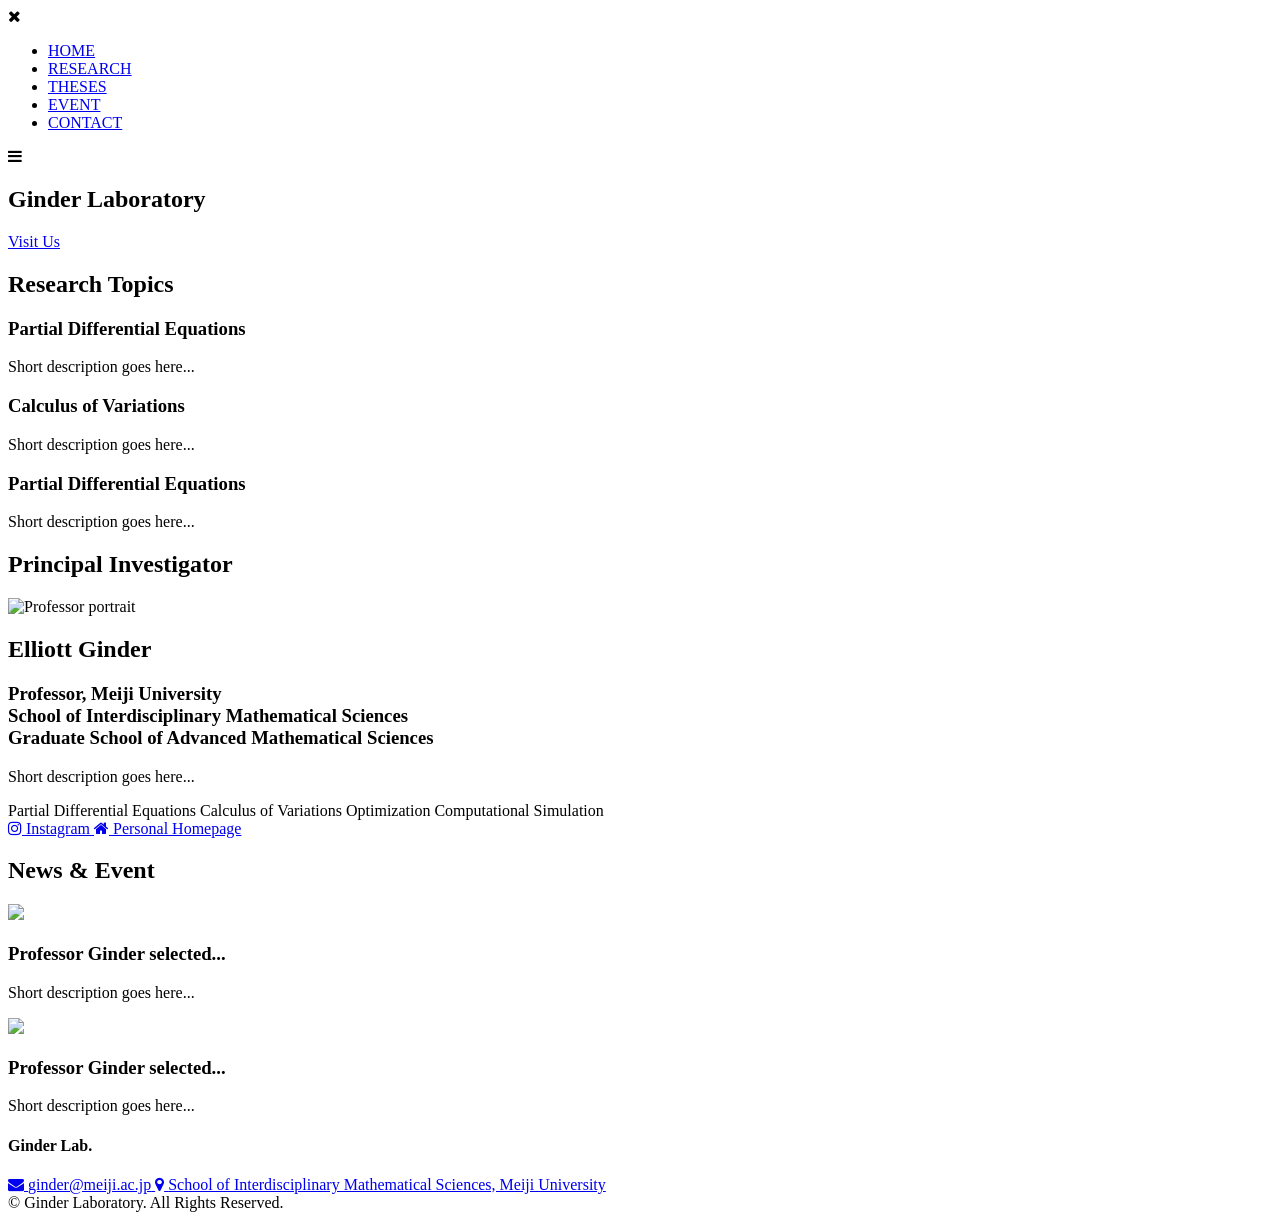
==== en/index.html @ 235ebbbc "创建日文版主页，并修改内容" ====
<!DOCTYPE html>
<html lang="en">
<head>
    <meta charset="UTF-8">
    <meta name="viewport" content="width=device-width, initial-scale=1.0">
    <title>Laboratory Website Design</title>
    <link rel="stylesheet" href="css/style.css">
    <link rel="preconnect" href="https://fonts.googleapis.com">
    <link rel="preconnect" href="https://fonts.gstatic.com" crossorigin>
    <link href="https://fonts.googleapis.com/css2?family=Poppins:wght@100;200;300;400;600;700&display=swap" rel="stylesheet">
    <link rel="stylesheet" href="https://cdnjs.cloudflare.com/ajax/libs/font-awesome/4.7.0/css/font-awesome.css">
</head>
<body>
    <section class="header">
        <nav>
            <!-- <a href="index.html">
                <img src="./images/meiji_logo.png" alt="">
            </a> -->
            <div class="nav-links" id="navLinks">
            <i class="fa fa-times" onclick="hideMenu()"></i>
                <ul>
                    <li><a href="index.html">HOME</a></li>
                    <li><a href="research.html">RESEARCH</a></li>
                    <li><a href="theses.html">THESES</a></li>
                    <li><a href="event.html">EVENT</a></li>
                    <li><a href="contact.html">CONTACT</a></li>
                </ul>
            </div>
            <i class="fa fa-bars" onclick="showMenu()"></i>
        </nav>
    
        <div class="text-box">
            <h1>Ginder Laboratory</h1>
            <!-- <p></p> -->
            <a href="#hp-course" class="hero-btn">Visit Us</a>
        </div>
        
    </section>

    <!---------------------- course -------------------->
    
    <section class="course" id="hp-course">
        <h1>Research Topics</h1>
        <!-- 暂时无介绍 -->
        <!-- <p>nothink</p> -->

        <div class="row">
            <div class="course-col">
                <h3>Partial Differential Equations</h3>
                <p>Short description goes here...
                </p>
            </div>

             <div class="course-col">
                <h3>Calculus of Variations</h3>
                <p>Short description goes here...
                </p>
            </div>

             <div class="course-col">
                <h3>Partial Differential Equations</h3>
                <p>Short description goes here...
                </p>
            </div>
        </div>
    </section>



    <!---------------------- Professor ---------------------->
    
    <section class="boss">

        <h1>Principal Investigator</h1>
        
        <div class="boss-card">
            <div class="boss-main">
                
                <div class="boss-left">
                <!-- 把图片路径换成你自己的，比如 ./images/prof.jpg -->
                <img src="./images/prof.jpg" alt="Professor portrait" />
                </div>

                <div class="boss-right" >
                    <h2>Elliott Ginder</h2>
                    <h3>Professor, Meiji University <br>
                        School of Interdisciplinary Mathematical Sciences 
                        <br>
                        Graduate School of Advanced Mathematical Sciences
                        </h3>

                    <p class="boss-bio">
                        Short description goes here...
                    </p> 
                </div>

            </div>
            

            <div class="boss-tags">
                    <span>Partial Differential Equations</span>
                    <span>Calculus of Variations</span>
                    <span>Optimization</span>
                    <span>Computational Simulation</span>
                </div>

            <div class="boss-actions">

                <a class="hero-btn purple-btn" 
                    href="https://www.instagram.com/ginder.lab?igsh=MWxpdnN3ZHVuMjMwMw==" 
                    target="_blank">
                    <i class="fa fa-instagram"></i>
                    Instagram
                </a>

                <a class="hero-btn purple-btn" 
                    href="http://amth.mind.meiji.ac.jp/" 
                    target="_blank">
                    <i class="fa fa-home"></i>
                    Personal Homepage
                </a>

            </div>
        </div>
    
    </section>

    
    <!---------------------- News & event ---------------------->
    
    <section class="facilities">
        <h1>News & Event</h1>
        <!-- <p>Nothing</p> -->

        <div class="row">
            <div class="facilities-col">
                <img src="./images/classroom.jpg">
                <h3>Professor Ginder selected...</h3>
                <p>Short description goes here...</p>
            </div>

            <div class="facilities-col">
                <img src="./images/space.jpg">
                <h3>Professor Ginder selected...</h3>
                <p>Short description goes here...</p>
            </div>

        </div>
    </section>

    
     <!---------------------- Footer ---------------------->

    <footer class="footer">
        <div class="footer-top">
            <div class="footer-left">
                <h4>Ginder Lab.</h4>
            </div>

            <div class="footer-right">
                <a href="mailto:ginder@meiji.ac.jp" class="info-item">
                    <i class="fa fa-envelope"></i>
                    <span>ginder@meiji.ac.jp</span>
                </a>

                <a class="info-item" href="https://www.google.com/maps/place/%E6%98%8E%E6%B2%BB%E5%A4%A7%E5%AD%A6%E4%B8%AD%E9%87%8E%E3%82%AD%E3%83%A3%E3%83%B3%E3%83%91%E3%82%B9/@35.7068287,139.6490532,15z/data=!4m14!1m7!3m6!1s0x6018f28568f3a5e5:0x567bdf699508c4ba!2z5piO5rK75aSn5a2m5Lit6YeO44Kt44Oj44Oz44OR44K5!8m2!3d35.7068291!4d139.6593529!16s%2Fg%2F1hhl844lh!3m5!1s0x6018f28568f3a5e5:0x567bdf699508c4ba!8m2!3d35.7068291!4d139.6593529!16s%2Fg%2F1hhl844lh?entry=ttu&g_ep=EgoyMDI2MDIyNS4wIKXMDSoASAFQAw%3D%3D" target="_blank">
                    <i class="fa fa-map-marker"></i>
                    <span>School of Interdisciplinary Mathematical Sciences, Meiji University</span>
                </a>
            </div>
        </div>

        <div class="footer-bottom">
            © <span id="year"></span> Ginder Laboratory. All Rights Reserved.
        </div>
    </footer>



    <!---------- JavaScript for Toggle Menu ------------>
    <script>

        var navLinks = document.getElementById("navLinks"); 

        function showMenu() {
            navLinks.style.right = "0";
        }

        function hideMenu() {
            navLinks.style.right = "-200px";
        }

    </script>
</body>
</html>
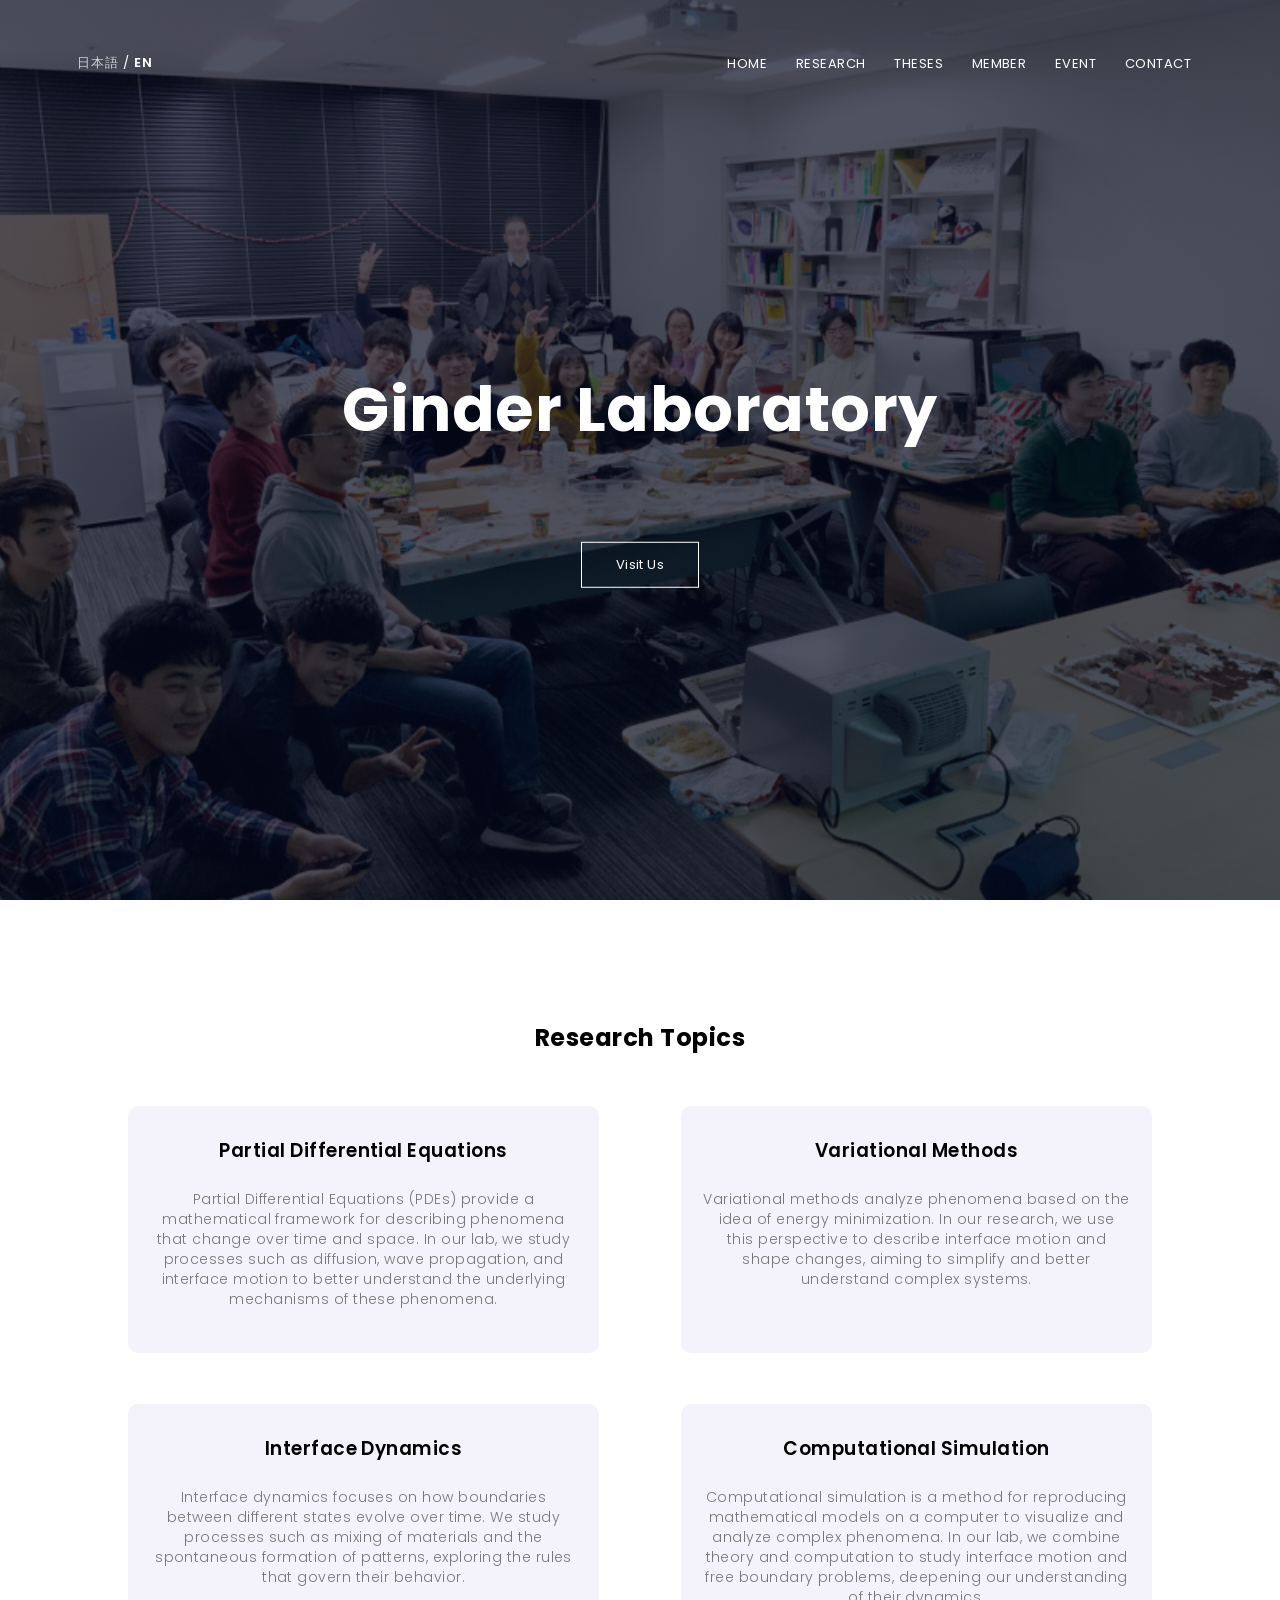
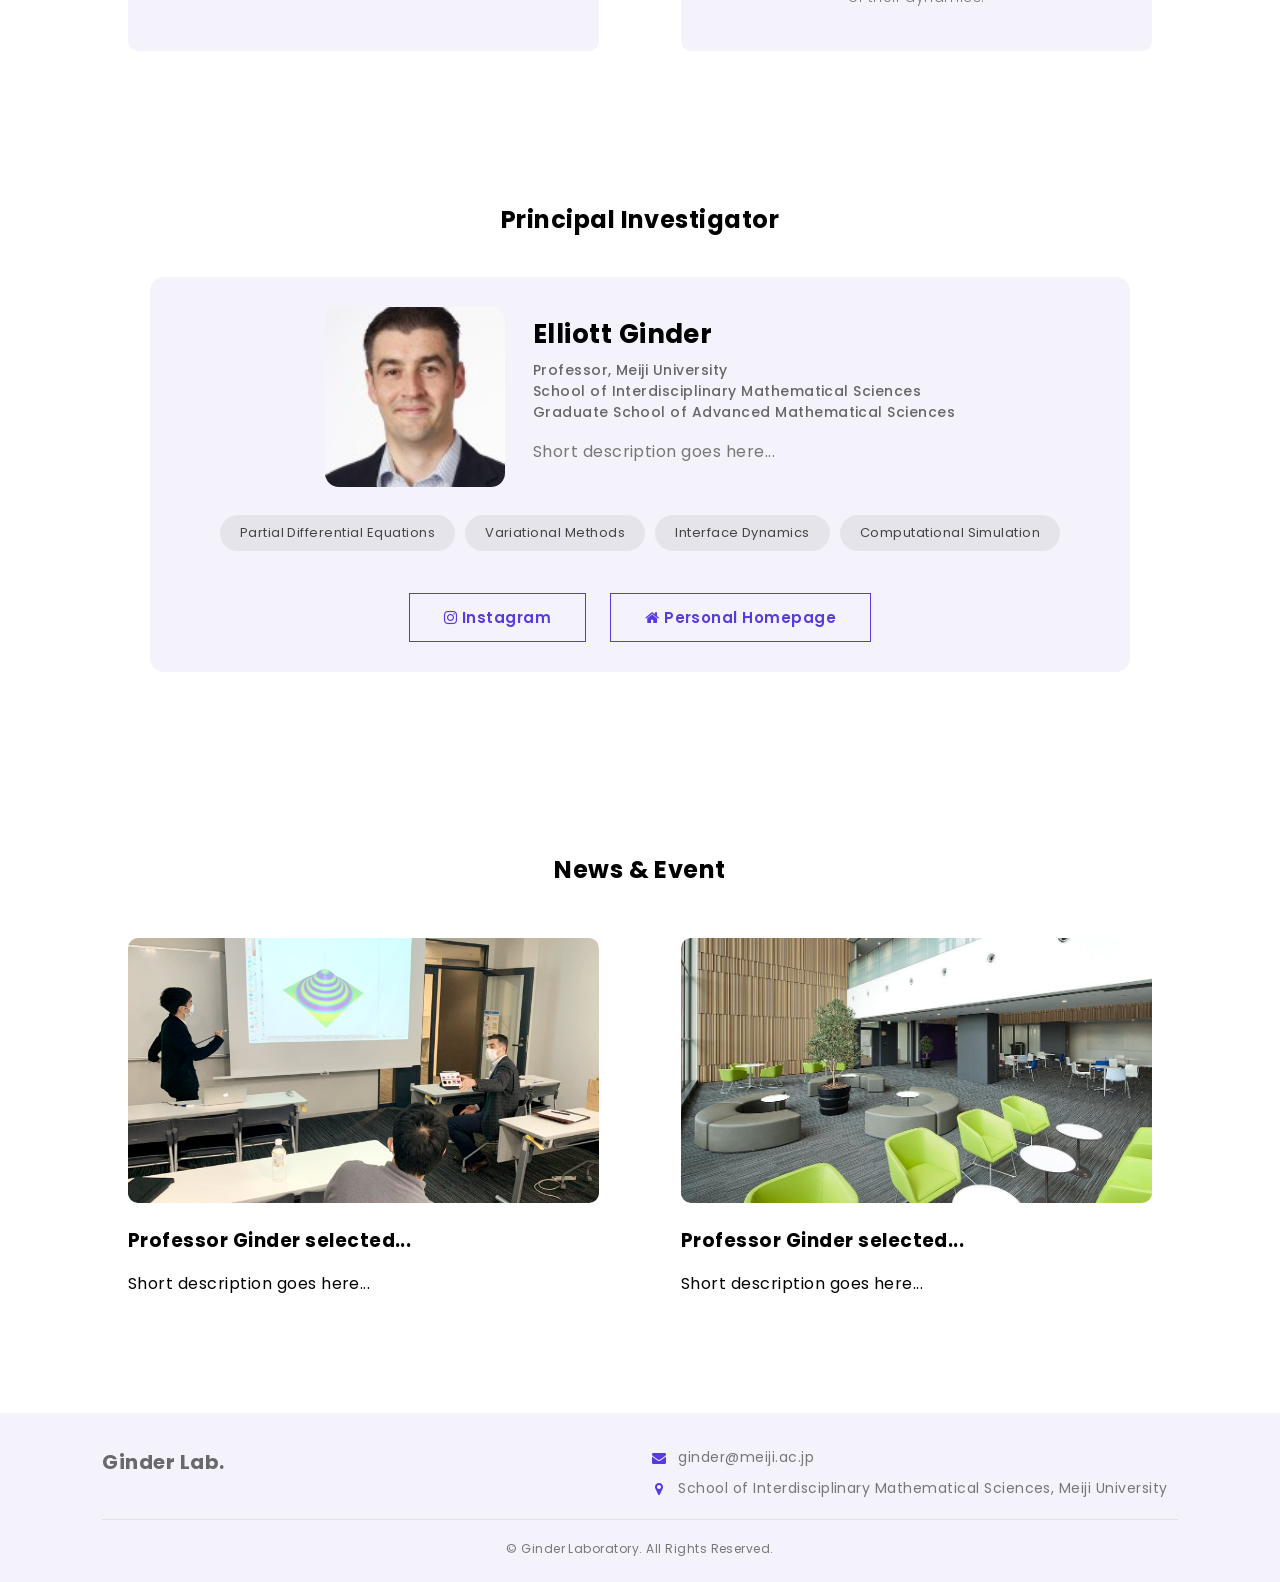
==== commit be459248: "增加日语版界面，并进一步完善内容" ====
--- a/en/index.html
+++ b/en/index.html
@@ -4,7 +4,7 @@
     <meta charset="UTF-8">
     <meta name="viewport" content="width=device-width, initial-scale=1.0">
     <title>Laboratory Website Design</title>
-    <link rel="stylesheet" href="css/style.css">
+    <link rel="stylesheet" href="../css/style.css">
     <link rel="preconnect" href="https://fonts.googleapis.com">
     <link rel="preconnect" href="https://fonts.gstatic.com" crossorigin>
     <link href="https://fonts.googleapis.com/css2?family=Poppins:wght@100;200;300;400;600;700&display=swap" rel="stylesheet">
@@ -13,15 +13,20 @@
 <body>
     <section class="header">
         <nav>
-            <!-- <a href="index.html">
-                <img src="./images/meiji_logo.png" alt="">
-            </a> -->
+            <div class="nav-left">
+                <div class="lang-switch">
+                    <a href="../index.html">日本語</a>
+                    <span> / </span>
+                    <a href="index.html" class="active">EN</a>
+                </div>
+            </div>
             <div class="nav-links" id="navLinks">
             <i class="fa fa-times" onclick="hideMenu()"></i>
                 <ul>
                     <li><a href="index.html">HOME</a></li>
                     <li><a href="research.html">RESEARCH</a></li>
                     <li><a href="theses.html">THESES</a></li>
+                    <li><a href="member.html">MEMBER</a></li>
                     <li><a href="event.html">EVENT</a></li>
                     <li><a href="contact.html">CONTACT</a></li>
                 </ul>
@@ -47,19 +52,25 @@
         <div class="row">
             <div class="course-col">
                 <h3>Partial Differential Equations</h3>
-                <p>Short description goes here...
+                <p>Partial Differential Equations (PDEs) provide a mathematical framework for describing phenomena that change over time and space. In our lab, we study processes such as diffusion, wave propagation, and interface motion to better understand the underlying mechanisms of these phenomena.
                 </p>
             </div>
 
              <div class="course-col">
-                <h3>Calculus of Variations</h3>
-                <p>Short description goes here...
+                <h3>Variational Methods</h3>
+                <p>Variational methods analyze phenomena based on the idea of energy minimization. In our research, we use this perspective to describe interface motion and shape changes, aiming to simplify and better understand complex systems.
                 </p>
             </div>
 
              <div class="course-col">
-                <h3>Partial Differential Equations</h3>
-                <p>Short description goes here...
+                <h3>Interface Dynamics</h3>
+                <p>Interface dynamics focuses on how boundaries between different states evolve over time. We study processes such as mixing of materials and the spontaneous formation of patterns, exploring the rules that govern their behavior.
+                </p>
+            </div>
+
+            <div class="course-col">
+                <h3>Computational Simulation</h3>
+                <p>Computational simulation is a method for reproducing mathematical models on a computer to visualize and analyze complex phenomena. In our lab, we combine theory and computation to study interface motion and free boundary problems, deepening our understanding of their dynamics.
                 </p>
             </div>
         </div>
@@ -78,7 +89,7 @@
                 
                 <div class="boss-left">
                 <!-- 把图片路径换成你自己的，比如 ./images/prof.jpg -->
-                <img src="./images/prof.jpg" alt="Professor portrait" />
+                <img src="../images/professor.jpg" alt="Professor portrait" />
                 </div>
 
                 <div class="boss-right" >
@@ -99,8 +110,8 @@
 
             <div class="boss-tags">
                     <span>Partial Differential Equations</span>
-                    <span>Calculus of Variations</span>
-                    <span>Optimization</span>
+                    <span>Variational Methods</span>
+                    <span>Interface Dynamics</span>
                     <span>Computational Simulation</span>
                 </div>
 
@@ -134,13 +145,13 @@
 
         <div class="row">
             <div class="facilities-col">
-                <img src="./images/classroom.jpg">
+                <img src="../images/classroom.jpg">
                 <h3>Professor Ginder selected...</h3>
                 <p>Short description goes here...</p>
             </div>
 
             <div class="facilities-col">
-                <img src="./images/space.jpg">
+                <img src="../images/space.jpg">
                 <h3>Professor Ginder selected...</h3>
                 <p>Short description goes here...</p>
             </div>
--- a/css/style.css
+++ b/css/style.css
@@ -0,0 +1,1004 @@
+
+/* 默认（英文） */
+body {
+  font-family:
+    "Poppins",
+    "Hiragino Mincho ProN",
+    "Yu Mincho",
+    sans-serif;
+    letter-spacing: 0.03em;
+    margin: 0;
+    padding: 0;
+}
+/* 26.4.13 更新 日文版文字间距拉开 */
+/* html[lang="ja"] .text-box h1 {
+  font-family: "IBM Plex Sans JP", serif;
+  letter-spacing: 0.1em;
+  text-shadow: 0 2px 8px rgba(0, 0, 0, 0.5);
+}*/
+
+html[lang="ja"] nav, 
+html[lang="ja"] .sub-header {
+  font-family: "Hiragino Mincho ProN", "Yu Mincho", serif;
+  letter-spacing: 0.15em;
+}
+
+/* 
+html[lang="ja"] body {
+  font-family: "Hiragino Kaku Gothic Pro", "Yu Gothic", sans-serif;
+  letter-spacing: 0.05em;
+} */
+
+
+
+*, *::before, *::after {
+  box-sizing: border-box;
+}
+
+
+/* 26.2.28更新 跳转的时候添加滚动效果 */
+html {
+    scroll-behavior: smooth;
+    transition: 1s;
+}
+
+.header {
+    min-height: 100vh;
+    width: 100%;
+    background-image: linear-gradient(rgba(4, 9, 30, 0.7), rgba(4, 9, 30, 0.7)), url(../images/background.jpg);
+    background-position: center;
+    background-size: cover;
+    position: relative;
+}
+.logo {
+    width: 7vw;
+}
+nav{
+    display: flex;
+    padding: 2% 6%;
+    justify-content: space-between;
+    align-items: center;
+}
+
+nav img {
+    width: 75px;
+}
+
+.nav-links {
+    flex: 1;
+    text-align: right;
+}
+
+.nav-links ul li{
+    list-style: none;
+    display: inline-block;
+    padding: 8px 12px;
+    position: relative;
+}
+
+.nav-links ul li a {
+    color: #fff;
+    text-decoration: none;
+    font-size: 13px;
+}
+
+.nav-links ul li::after {
+    content: '';
+    width: 0%;
+    height: 2px;
+    background: #553CE2;
+    display: block;
+    margin: auto;
+    transition: 0.5s;
+}
+
+.nav-links ul li:hover::after {
+    width: 100%;
+}
+
+.text-box{
+    width: 90%;
+    color: #fff;
+    position: absolute;
+    top: 50%;
+    left: 50%;
+    transform: translate(-50%, -50%);
+    text-align: center;
+}
+
+.text-box h1 {
+    font-size: 62px;
+}
+
+.text-box p {
+    margin: 10px 0 40px;
+    font-size: 14px;
+}
+
+.hero-btn {
+    display: inline-block;
+    text-decoration: none;
+    color: #fff; 
+    border: 1px solid #fff;
+    margin-top: 3%;
+    padding: 12px 34px;
+    font-size: 13px;
+    background: transparent;
+    position: relative;
+    cursor: pointer;
+}
+
+.hero-btn:hover {
+    border: 1px solid #553CE2;
+    background: #553CE2;
+    transition: 1s;
+}
+
+nav .fa {
+    display: none;
+}
+
+@media(max-width: 700px) {
+    /* 新增overflow-x, 防止off-canvas撑宽页面 */
+    /* 需要 header 里 position: relative */
+    html, body {
+        overflow-x: hidden;
+    }
+
+    h1 {
+        font-size: 30px;
+    }
+    .text-box h1 {
+        font-size: 30px;
+    }
+
+    .nav-links ul li {
+        display: block;
+    }
+    
+    .nav-links {
+        position: fixed;
+        background: #553CE2;
+        height: 100vh;
+        width: 200px;
+        top: 0;
+        right: -200px;
+        text-align: left;
+        z-index: 2;
+        transition: 0.75s;
+    }
+
+    nav .fa {
+        display: block;
+        color: #fff;
+        margin: 10px;
+        font-size: 22px;
+        cursor: pointer;
+    }
+
+    .nav-links ul {
+        padding: 30px;
+    }
+}
+
+
+
+/* ---------------- switch language ---------------- */
+
+
+.lang-switch {
+  font-size: 13px;
+  color: #fff;
+  letter-spacing: 0.08em;
+}
+
+.lang-switch a {
+  color: rgba(255,255,255,0.75);
+  text-decoration: none;
+  transition: 0.2s;
+}
+
+.lang-switch a.active {
+  color: #fff;
+  font-weight: 600;
+}
+
+.lang-switch a:hover {
+  color: #fff;
+}
+
+
+
+/* ---------------- research topics ---------------- */
+
+.course {
+    width: 80%;
+    margin: auto;
+    text-align: center;
+    padding-top: 100px;
+}
+
+.course-col p{
+    color: #777;
+    font-size: 14px;
+    font-weight: 300;
+    line-height: 20px;
+    padding: 10px;
+}
+
+.row {
+    margin-top: 5%;
+    display: flex;
+    justify-content: space-between;
+    flex-wrap: wrap;
+}
+
+.course-col {
+    flex-basis: 46%;
+    background: #f4f2fa;
+    border-radius: 10px;
+    margin-bottom: 5%;
+    padding: 20px 12px;
+    transition: 0.5s;
+}
+
+.course-col h3 {
+    text-align: center;
+    font-weight: 600;
+    margin: 10px 0;
+}
+
+.course-col:hover {
+    box-shadow: 0 0 20px 0px rgba(0, 0, 0, 0.2);
+}
+
+@media (max-width: 700px){
+    .row {
+        flex-direction: column;
+    }
+}
+
+
+/* ---------------- professor ---------------- */
+
+.boss {
+  width: 80%;
+  margin: auto;
+  text-align: center;
+  padding-top: 80px;
+  padding-bottom: 60px;
+}
+
+/* 标题在 index html 中被删除 */
+.boss h1 {
+  margin-bottom: 40px;
+}
+
+.boss p {
+  color: #777;
+  font-size: 16px;
+  line-height: 1.6;
+}
+
+/* 卡片主体：跟你 Courses 那种圆角淡色块一致 */
+.boss-card {
+  width: 100%;
+  max-width: 980px;
+  margin: 0 auto;
+  background: #f4f2fa; /* 你截图里那种淡紫感 */
+  border-radius: 14px;
+  padding: 30px;
+
+  display: flex;
+  /* 新增：纵向结构排列 */
+  flex-direction: column;   /* 关键 */
+  gap: 28px;
+  align-items: center;
+  text-align: left;
+}
+
+/* 新增 boss-main 负责内部图片和介绍的左右排列 */
+.boss-main {
+  display: flex;
+  gap: 28px;
+  align-items: center;
+}
+
+/* 左边头像 */
+.boss-left img {
+  width: 180px;
+  height: 180px;
+  border-radius: 14px;
+  object-fit: cover;
+  display: block;
+}
+
+/* 右边文字 */
+
+/* 允许占满剩余空间（不是很懂虽然说... */
+.boss-right {
+  flex: 1;
+}
+
+.boss-right h2 {
+  font-size: 26px;
+  margin: 0 0 6px;
+}
+
+.name .kana {
+  font-size: 0.8em; 
+  font-weight: 600;       /* 👈 关键：相对缩小 */
+  color: #666;  /* 稍微变浅 */
+  margin: 0 0 6px 8px;
+  letter-spacing: 0.05em;
+}
+
+.boss-right h3 {
+  font-size: 14px;
+  font-weight: 500;
+  /* 新加 text-align 靠左显示 */
+  /* text-align: left; */
+  color: #666;
+  margin: 0 0 16px;
+}
+
+.boss-bio {
+  color: #555;
+  line-height: 1.8;
+  /* margin: 0 0 18px; */
+}
+
+/* 研究方向标签 */
+.boss-tags {
+  display: flex;
+  flex-wrap: wrap;
+  gap: 10px;
+  /* margin-bottom: 10px; */
+}
+
+.boss-tags span {
+  font-family:
+    "Poppins",
+    "Hiragino Kaku Gothic ProN",
+    "Yu Gothic",
+    sans-serif;
+
+  background: rgba(0, 0, 0, 0.06);
+  padding: 8px 20px;
+  border-radius: 999px;
+  font-size: 13px;
+  color: #444;
+}
+
+
+/* 新版：外链样式 */
+.boss-actions {
+  display: flex;
+  gap: 24px;
+  flex-wrap: wrap;
+}
+
+.boss-actions a {
+    font-size: 15px;
+    font-weight: 600;
+}
+
+ 
+/* 响应式：手机上改成上下布局 */
+@media (max-width: 700px) {
+    .boss-right {
+        text-align: center;
+    }
+  
+    .boss-main {
+        flex-direction: column;
+        text-align: center;
+    }
+
+    .boss-actions {
+        justify-content: center;
+        /* 删去了flex-wrap: wrap (根据文字长度决定按钮大小） */
+        gap: 16px;
+    }
+
+    .boss-actions a {
+        /* 固定按钮宽度 */
+        width: 80%;
+        text-align: center;
+    }
+
+    .boss-left img {
+        width: 160px;
+        height: 160px;
+    }
+}
+
+
+/* ----------------- News & Event -------------------- */
+
+.facilities {
+    width: 80%;
+    margin: auto;
+    text-align: center;
+    padding-top: 100px;
+}
+
+.facilities-col {
+    flex-basis: 46%;
+    border-radius: 10px;
+    margin-bottom: 5%;
+    text-align: left;
+}
+
+.facilities-col img {
+    width: 100%;
+    aspect-ratio: 16 / 9;      /* 固定高度 */
+    object-fit: cover;    /* 关键！裁切而不拉伸 */
+    border-radius: 10px;
+}
+
+.facilities-col p {
+    padding: 0;
+}
+
+.facilities-col h3 {
+    margin-top: 16px;
+    margin-bottom: 15px;
+    text-align: left;
+}
+
+/* 未修改 */
+@media (max-width: 700px) {
+    
+}
+
+
+/* ----------------- footer -------------------- */
+
+.footer {
+    margin-top: 50px;
+    background: #f4f2fa;
+    color: #111;
+    padding: 24px 8%;
+}
+
+.footer-top {
+    margin-top: 0;
+    display: flex;
+    justify-content: space-between;
+    align-items: flex-start;
+    flex-wrap: wrap;
+}
+
+.footer-left h4 {
+    color: #696969;
+    font-size: 20px;
+    margin-top: 10px;
+}
+
+.footer-right {
+    display: flex;
+    flex-direction: column;
+    gap: 10px;
+    margin: 10px 10px;
+}
+
+.info-item {
+    display: flex;
+    align-items: center;
+    gap: 10px;
+    font-size: 14px;
+    color: #777;
+    text-decoration: none;
+}
+
+.info-item i {
+    color: #553CE2;
+
+    /* 以下3行为补充，因为icon大小不一样 */
+    width: 18px;          /* 固定图标占位宽度：16~20px都行 */
+    text-align: center;   /* 图标在占位区居中 */
+    flex: 0 0 18px;       /* 不要被压缩 */
+}
+
+.footer-bottom {
+    margin-top: 10px;
+    padding-top: 20px;
+    border-top: 1px solid rgba(0,0,0,0.08);
+    text-align: center;
+    font-size: 12px;
+    color: #777;
+}
+
+/* =========================== 通用 =========================== */
+
+.sub-header {
+    height: 38vh;
+    width: 100%;
+    background-image: linear-gradient(rgba(4, 9, 30, 0.7),rgba(4, 9, 30, 0.7)), url(../images/background.jpg);
+    background-position: center;
+    background-size: cover;
+    text-align: center;
+    /* 新增 position */
+    position: relative;
+    color: #fff;
+}
+
+.sub-header h1 {
+    font-size: 30px;
+    position: absolute;
+    top: 50%;
+    left: 50%;
+    transform: translate(-50%, -50%);
+    margin-top: 3%;
+}
+
+.purple-btn {
+    border: 1px solid #553CE2;
+    background: transparent;
+    color: #553CE2;
+}
+
+.purple-btn:hover {
+    color: #fff;
+}
+
+
+@media(max-width: 700px) {
+    .sub-header h1 {
+        font-size: 26px;
+    }
+}
+
+
+
+/* ========================= Theses Page ========================= */
+
+/* --- Theses Page --- */
+
+.theses {
+  width: 85%;
+  margin: auto;
+  padding: 80px 0;
+}
+
+.theses-section {
+  margin-bottom: 80px;
+}
+
+.theses-section h2 {
+  font-size: 32px;
+  margin-bottom: 40px;
+  text-align: center;
+  font-weight: 700;
+}
+
+.theses-section h2 {
+  font-size: 26px;
+  margin-bottom: 40px;
+  text-align: center;
+  font-weight: 500;
+}
+
+/* 卡片容器 */
+.card-container {
+  display: flex;
+  gap: 30px;
+  flex-wrap: wrap;
+  flex-direction: column;
+  justify-content: center;
+  align-items: center;
+}
+
+/* 卡片样式 */
+.thesis-card {
+  width: 100%;
+  background: #f4f3ff;
+  padding: 28px;
+  border-radius: 16px;
+  max-width: 800px;
+  transition: 0.3s ease;
+  box-shadow: 0 4px 12px rgba(0, 0, 0, 0.05);
+}
+
+.thesis-card:hover {
+  transform: translateY(-6px);
+  box-shadow: 0 10px 24px rgba(0, 0, 0, 0.12);
+}
+
+.thesis-card h3 {
+  font-size: 18px;
+  margin-bottom: 10px;
+}
+
+.meta {
+  font-size: 14px;
+  color: #777;
+  margin-bottom: 12px;
+}
+
+.desc {
+  font-size: 14px;
+  color: #555;
+  margin-bottom: 18px;
+  line-height: 1.6;
+}
+
+/* 按钮 */
+.link-btn {
+  display: inline-block;
+  padding: 8px 14px;
+  background: #111;
+  color: #fff;
+  text-decoration: none;
+  border-radius: 8px;
+  font-size: 13px;
+}
+
+.link-btn:hover {
+  background: #333;
+}
+
+/* 简洁条目（本科/硕士/博士用） */
+/* Theses list container */
+.thesis-list {
+  max-width: 800px;
+  margin: 0 auto;
+  border-radius: 10px;
+  overflow: hidden;
+}
+
+/* 每一行 */
+.thesis-row {
+  display: flex;
+  justify-content: space-between;
+  align-items: center;
+  padding: 14px 20px;
+  font-size: 15px;
+  transition: background 0.2s ease;
+}
+
+/* 条纹效果 */
+.thesis-row:nth-child(odd) {
+  background-color: #fafafa;
+}
+
+.thesis-row:nth-child(even) {
+  background-color: #f2f2f2;
+}
+
+/* hover 效果（暂且不用，不误导用户有链接） */
+/* .thesis-row:hover {
+  background-color: #eaeaea;
+} */
+
+/* 左侧标题 */
+.thesis-title {
+  font-weight: 500;
+  color: #333;
+}
+
+/* 右侧年份 */
+.thesis-year {
+  color: #777;
+  font-size: 14px;
+}
+
+/* 响应式 */
+@media (max-width: 700px) {
+  .card-container {
+    flex-direction: column;
+    align-items: center;
+  }
+}
+
+
+/* ========================= Event Page ========================= */
+
+.news {
+    width: 85%;
+    max-width: 900px;
+    margin: 100px auto;
+}
+
+.news h1 {
+    text-align: center;
+    margin-bottom: 50px;
+}
+
+.news-item {
+    display: flex;
+    gap: 40px;
+    padding: 35px 0;
+    /* border-top: 1px solid #ddd; */
+    border-bottom: 1px solid #ddd;
+}
+
+.news-img img {
+    width: 140px;
+    height: 140px;
+    object-fit: cover;
+    transition: 0.3s;
+    margin: 0px 0px 0px 30px;
+}
+
+.news-img img:hover {
+    transform: scale(1.05);
+}
+
+.news-date {
+    color: #888;
+    font-size: 14px;
+}
+
+.news-content {
+    display: flex;
+    flex-direction: column;
+    gap: 12px;
+}
+
+.news-content h2 {
+    /* margin: 10px 0 15px; */
+    font-size: 22px;
+}
+
+.news-content h2:hover {
+    color: #8c7b5f;
+}
+
+.news-content p{
+    color: #777;
+    font-size: 14px;
+    font-weight: 300;
+    line-height: 20px;
+    padding-top: 10px;
+}
+
+
+@media (max-width: 700px) {
+    .news {
+        width: 90%;
+        margin: 50px auto;
+    }
+
+    .news h1 {
+        margin-bottom: 30px;
+        font-size: 28px;
+    }
+
+    .news-item {
+        gap: 14px;
+        padding: 22px 0;
+        align-items: flex-start;
+    }
+
+    .news-img img {
+        width: 108px;
+        height: 81px;
+        margin: 0;
+        flex-shrink: 0;
+    }
+
+    .news-date {
+        font-size: 13px;
+        display: block;
+        margin-bottom: 8px;
+        /* 上下を切り替える */
+        order: 2;
+    }
+
+    .news-content h2 {
+        font-size: 18px;
+        font-weight: 600;
+        line-height: 1.4;
+        margin: 0;
+        /* 上下を切り替える */
+        order: 1;
+    }
+
+    /* 让某一块不显示的方法 */
+    .news-content p {
+        display: none;
+    }
+
+}
+
+    
+
+
+/* ======================= Contact Us Page ======================= */
+
+.location {
+    width: 80%;
+    margin: 80px auto;
+    
+    display: flex;
+    gap: 60px;
+    align-items: flex-start;
+}
+
+.map {
+    flex: 1;
+}
+
+.map iframe {
+    width: 100%;
+    height: 300px;
+    border-radius: 12px;
+}
+
+.contact-us{
+    flex: 1;
+}
+
+.contact-col div {
+    display: flex;
+    align-items: flex-start;
+    margin-bottom: 40px;
+}
+
+.contact-col div .fa {
+    font-size: 22px;
+    color: #553CE2;
+    margin-right: 20px;
+    margin-top: 5px;
+}
+
+.contact-col h5 {
+    font-size: 18px;
+    margin: 0;
+    font-weight: 500;
+}
+
+.contact-col p {
+    margin: 4px 0 0;
+    font-size: 14px;
+    color: #666;
+}
+
+@media (max-width: 700px) {
+    .location {
+        flex-direction: column;
+    }
+
+    .map iframe {
+        height: 300px;
+    }
+}
+
+
+
+
+/* ======================= Member Page ======================= */
+
+.members-page {
+      max-width: 1100px;
+      width: 80%;
+      margin: 0 auto;
+      padding: 100px 24px 80px;
+    }
+ 
+.page-header {
+      text-align: center;
+      margin-bottom: 70px;
+    }
+
+    .page-header h1 {
+      font-size: 2.5rem;
+      font-weight: 600;
+      margin-bottom: 12px;
+      letter-spacing: 0.03em;
+    }
+
+    .page-header p {
+      font-size: 1rem;
+      color: #666;
+      max-width: 680px;
+      margin: 0 auto;
+    }
+
+
+ .member-section {
+      margin-bottom: 60px;
+    }
+
+    .member-section h2 {
+      font-size: 1.4rem;
+      font-weight: 600;
+      margin-bottom: 22px;
+      padding-bottom: 8px;
+      border-bottom: 1px solid #f4f3ff;
+      color: #1f2a44;
+    }
+
+    .member-grid {
+      display: grid;
+      grid-template-columns: repeat(3, 1fr);
+      gap: 20px;
+    }
+
+    .member-card {
+      background: #fff;
+      border: 1px solid #f4f3ff;
+      border-radius: 14px;
+      padding: 16px 18px;
+      height: 118px;
+      display: flex;
+      align-items: center;
+      gap: 16px;
+      transition: transform 0.2s ease, box-shadow 0.2s ease;
+    }
+
+    .member-card:hover {
+      transform: translateY(-3px);
+      box-shadow: 0 10px 24px rgba(0, 0, 0, 0.06);
+    }
+
+    .member-icon {
+      width: 52px;
+      height: 52px;
+      border-radius: 50%;
+      background: #f4f3ff;
+      color: #3b4a6b;
+      display: flex;
+      align-items: center;
+      justify-content: center;
+      font-size: 1rem;
+      font-weight: 600;
+      flex-shrink: 0;
+    }
+
+    .member-info h3 {
+      font-size: 1.05rem;
+      font-weight: 600;
+      margin-bottom: 2px;
+      color: #222;
+    }
+
+    .member-info .reading {
+      font-size: 0.75rem;
+      color: #888;
+      margin-top: 2px;
+      line-height: 1.2;
+      letter-spacing: 0.05em;
+    }
+
+    .member-info p {
+      font-size: 0.95rem;
+      line-height: 1.2;
+      color: #666;
+    }
+
+    @media (max-width: 700px) {
+      .member-grid {
+        grid-template-columns: repeat(2, 1fr);
+      }
+    }
+
+    @media (max-width: 600px) {
+      .members-page {
+        padding: 80px 16px 60px;
+      }
+
+      .page-header {
+        margin-bottom: 50px;
+      }
+
+      .page-header h1 {
+        font-size: 2rem;
+      }
+
+      .member-grid {
+        grid-template-columns: 1fr;
+      }
+
+      .member-card {
+        padding: 18px 16px;
+      }
+
+      .member-icon {
+        width: 46px;
+        height: 46px;
+        font-size: 0.95rem;
+      }
+    }
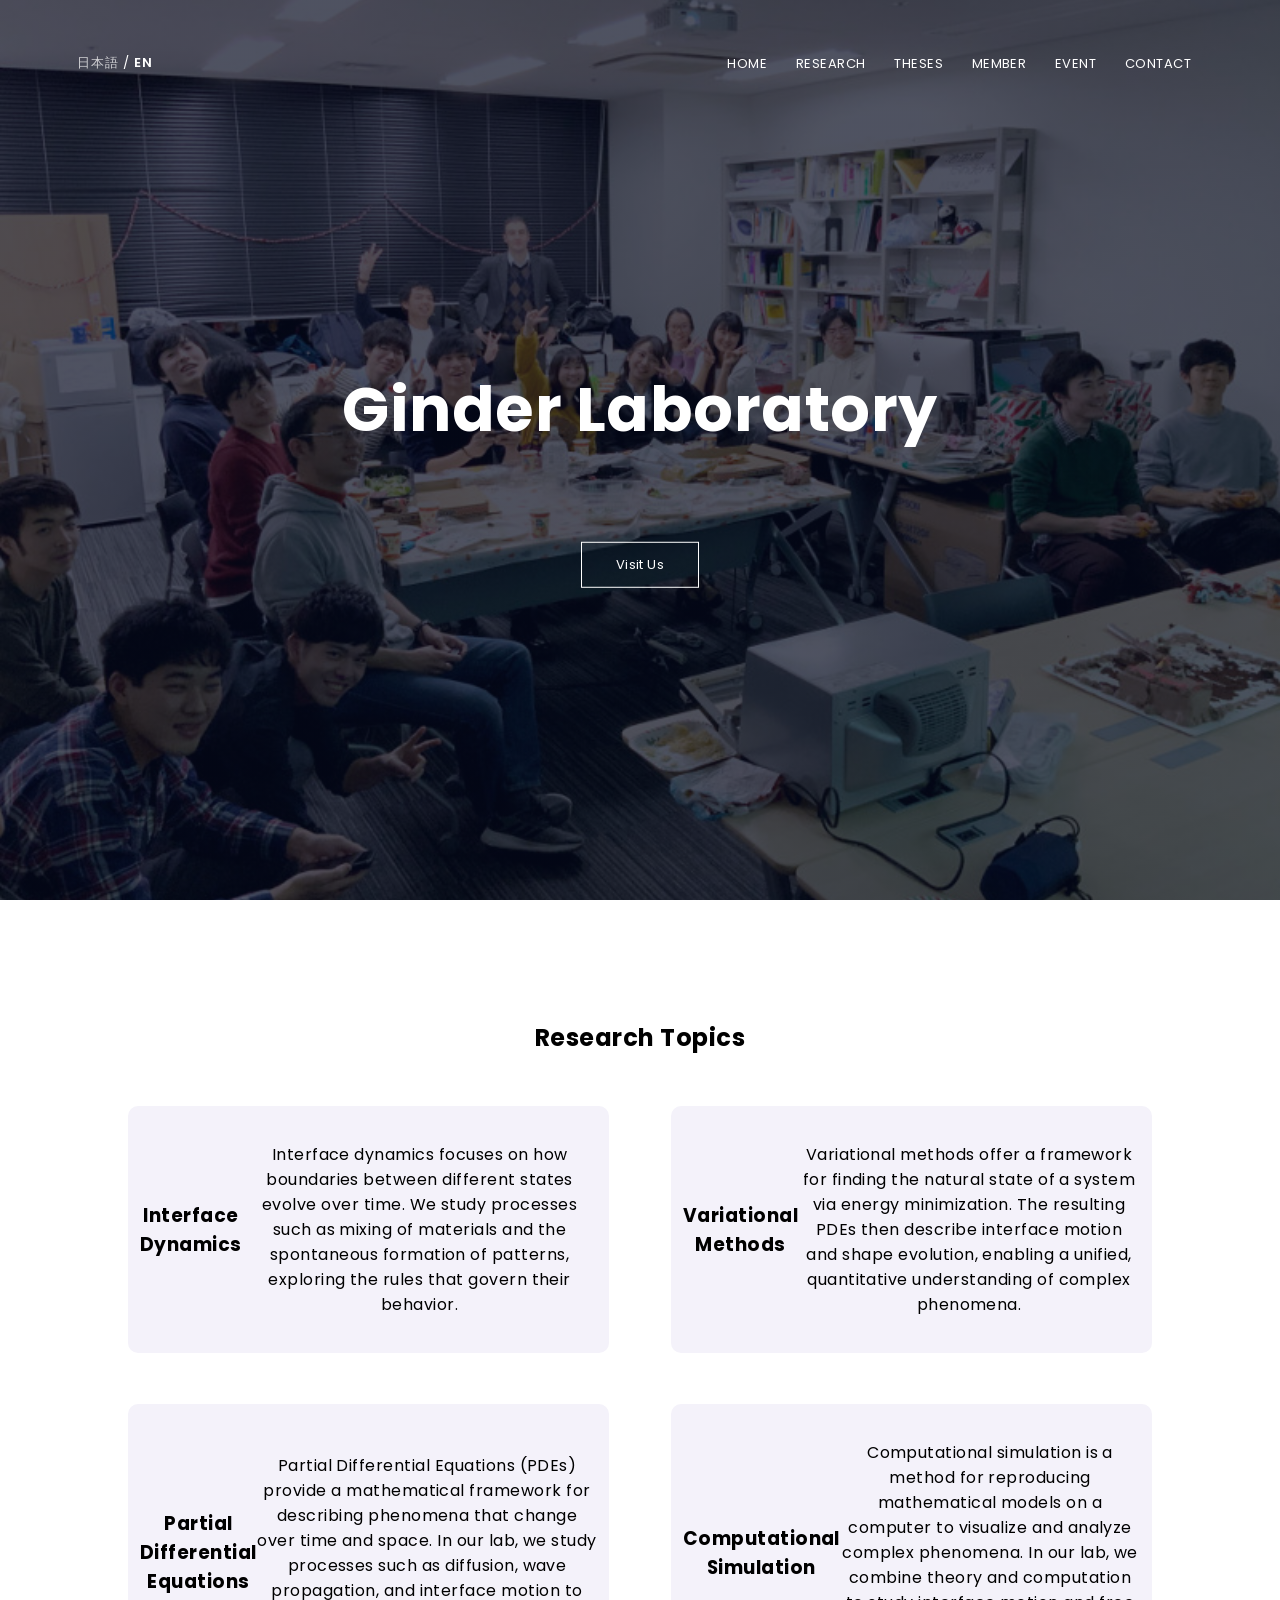
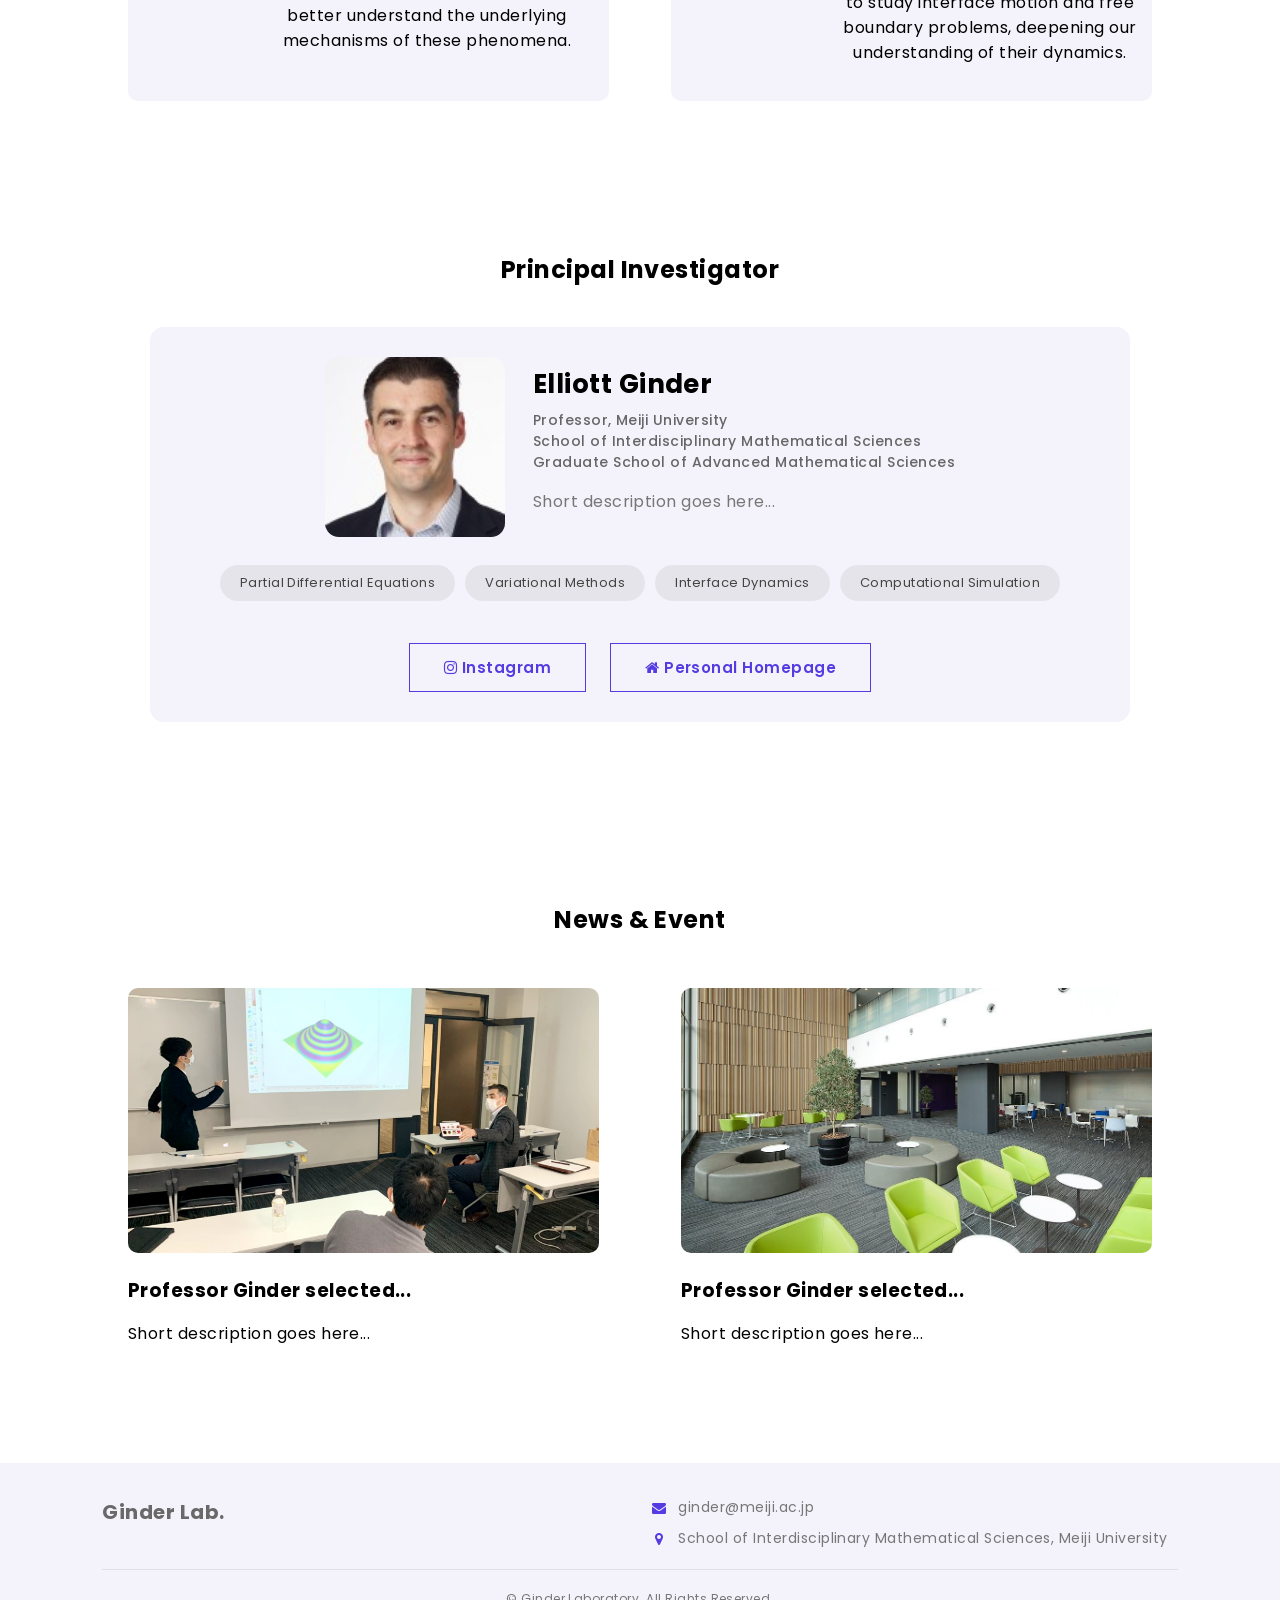
==== commit 205e452c: "充实research内容" ====
--- a/en/index.html
+++ b/en/index.html
@@ -44,31 +44,32 @@
 
     <!---------------------- course -------------------->
     
-    <section class="course" id="hp-course">
+    <section class="home-course" id="hp-course">
         <h1>Research Topics</h1>
         <!-- 暂时无介绍 -->
         <!-- <p>nothink</p> -->
 
         <div class="row">
-            <div class="course-col">
+            
+            <div class="home-course-col">
+                <h3>Interface Dynamics</h3>
+                <p>Interface dynamics focuses on how boundaries between different states evolve over time. We study processes such as mixing of materials and the spontaneous formation of patterns, exploring the rules that govern their behavior.
+                </p>
+            </div>
+
+            <div class="home-course-col">
+                <h3>Variational Methods</h3>
+                <p>Variational methods offer a framework for finding the natural state of a system via energy minimization. The resulting PDEs then describe interface motion and shape evolution, enabling a unified, quantitative understanding of complex phenomena.
+                </p>
+            </div>
+
+            <div class="home-course-col">
                 <h3>Partial Differential Equations</h3>
                 <p>Partial Differential Equations (PDEs) provide a mathematical framework for describing phenomena that change over time and space. In our lab, we study processes such as diffusion, wave propagation, and interface motion to better understand the underlying mechanisms of these phenomena.
                 </p>
             </div>
 
-             <div class="course-col">
-                <h3>Variational Methods</h3>
-                <p>Variational methods analyze phenomena based on the idea of energy minimization. In our research, we use this perspective to describe interface motion and shape changes, aiming to simplify and better understand complex systems.
-                </p>
-            </div>
-
-             <div class="course-col">
-                <h3>Interface Dynamics</h3>
-                <p>Interface dynamics focuses on how boundaries between different states evolve over time. We study processes such as mixing of materials and the spontaneous formation of patterns, exploring the rules that govern their behavior.
-                </p>
-            </div>
-
-            <div class="course-col">
+            <div class="home-course-col">
                 <h3>Computational Simulation</h3>
                 <p>Computational simulation is a method for reproducing mathematical models on a computer to visualize and analyze complex phenomena. In our lab, we combine theory and computation to study interface motion and free boundary problems, deepening our understanding of their dynamics.
                 </p>
--- a/css/style.css
+++ b/css/style.css
@@ -211,21 +211,14 @@
 
 /* ---------------- research topics ---------------- */
 
-.course {
+.home-course {
     width: 80%;
     margin: auto;
     text-align: center;
     padding-top: 100px;
 }
 
-.course-col p{
-    color: #777;
-    font-size: 14px;
-    font-weight: 300;
-    line-height: 20px;
-    padding: 10px;
-}
-
+/* 260419 home和research共用row  */
 .row {
     margin-top: 5%;
     display: flex;
@@ -233,23 +226,52 @@
     flex-wrap: wrap;
 }
 
-.course-col {
-    flex-basis: 46%;
+.home-course-col {
+    display: flex;
+    flex-basis: 47%;
     background: #f4f2fa;
     border-radius: 10px;
     margin-bottom: 5%;
     padding: 20px 12px;
     transition: 0.5s;
-}
-
-.course-col h3 {
+
+    align-items: center; 
+}
+
+.col-intro h3 {
     text-align: center;
     font-weight: 600;
     margin: 10px 0;
 }
 
-.course-col:hover {
+.col-intro p {
+    color: #777;
+    font-size: 14px;
+    font-weight: 300;
+    line-height: 20px;
+    
+    text-align: left;
+    padding: 10px;
+    margin: 10px 10px;
+}
+
+.home-course-col:hover {
     box-shadow: 0 0 20px 0px rgba(0, 0, 0, 0.2);
+}
+
+/* 260419 追加各个研究内容card的说明图 */
+/* 260419 home和research共用img-box */
+.img-box { 
+    flex: 0 0 200px;   /* ⭐固定尺寸（核心） */
+    /* aspect-ratio: 1 / 1; */
+    overflow: hidden;
+    border-radius: 8px;
+}
+
+.img-box img {
+    width: 100%;
+    height: 100%;
+    object-fit: cover;
 }
 
 @media (max-width: 700px){
@@ -552,9 +574,65 @@
 
 
 
+/* ========================= Research Page ========================= */
+
+
+.course {
+    width: 80%;
+    margin: auto;
+    text-align: center;
+    padding-top: 100px;
+}
+
+.row {
+    margin-top: 5%;
+    display: flex;
+    justify-content: space-between;
+    flex-wrap: wrap;
+}
+
+.course-col {
+    flex-basis: 46%;
+    background: #f4f2fa;
+    border-radius: 10px;
+    margin-bottom: 5%;
+    padding: 20px 12px;
+    transition: 0.5s;
+}
+
+.course-col h3 {
+    text-align: center;
+    font-weight: 600;
+    margin: 10px 0;
+}
+
+.course-col p {
+    color: #777;
+    font-size: 14px;
+    font-weight: 300;
+    line-height: 20px;
+    
+    text-align: left;
+    padding: 10px;
+    margin: 10px 10px;
+}
+
+.course-col:hover {
+    box-shadow: 0 0 20px 0px rgba(0, 0, 0, 0.2);
+}
+
+/* img-box 与home共用 */
+
+@media (max-width: 700px){
+    .row {
+        flex-direction: column;
+    }
+}
+
+
+
+
 /* ========================= Theses Page ========================= */
-
-/* --- Theses Page --- */
 
 .theses {
   width: 85%;
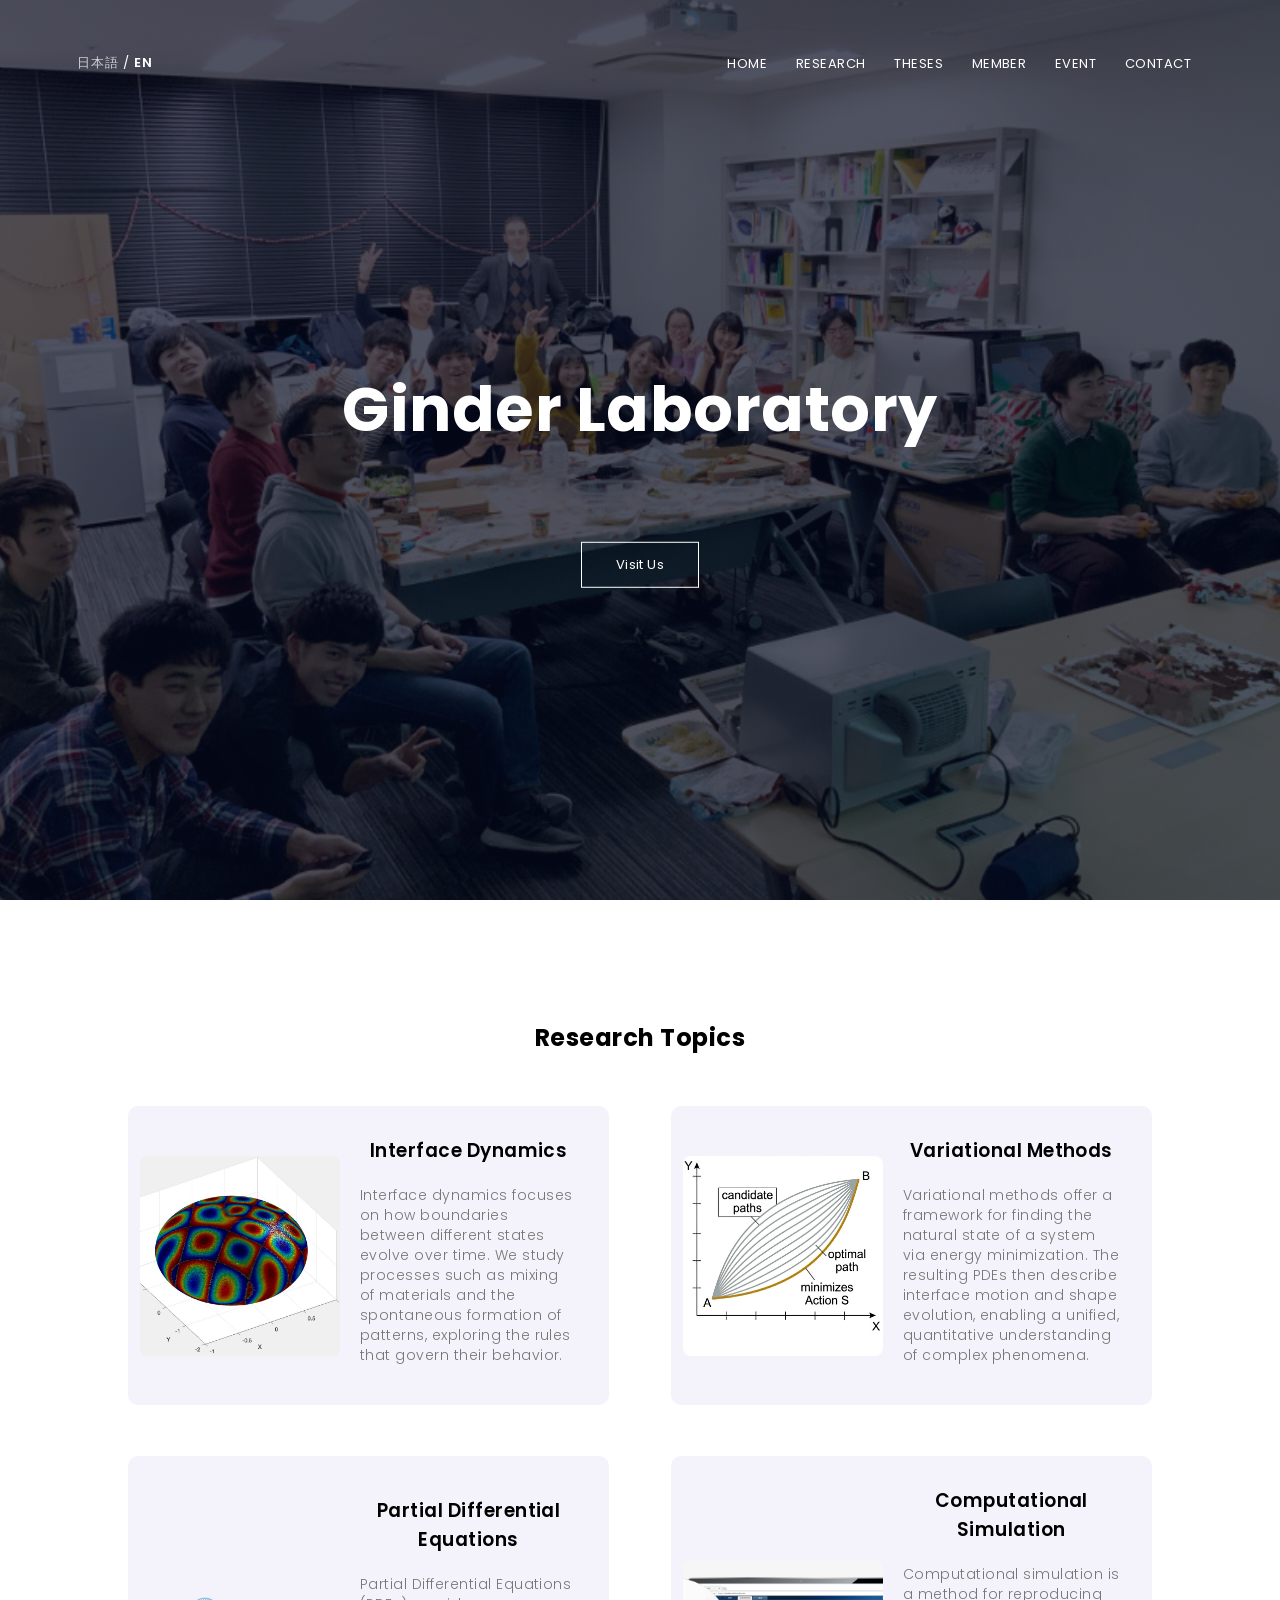
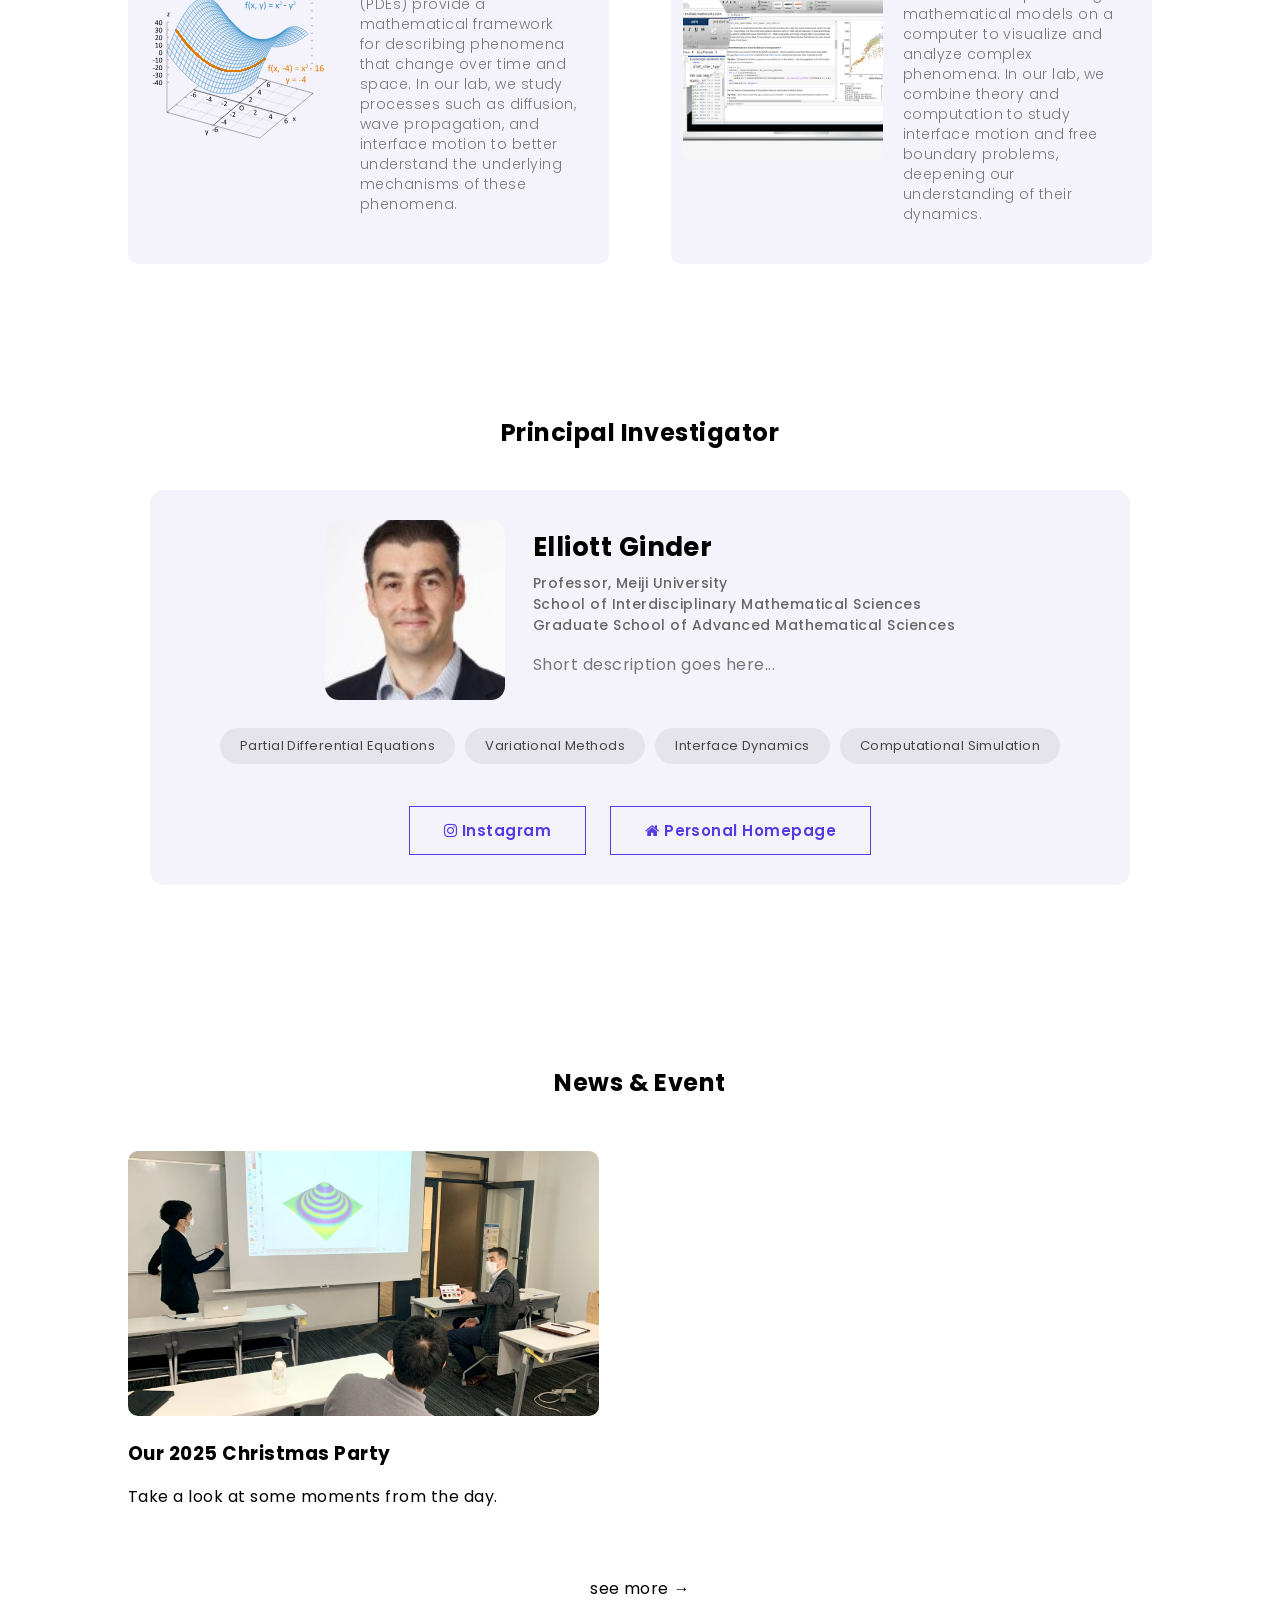
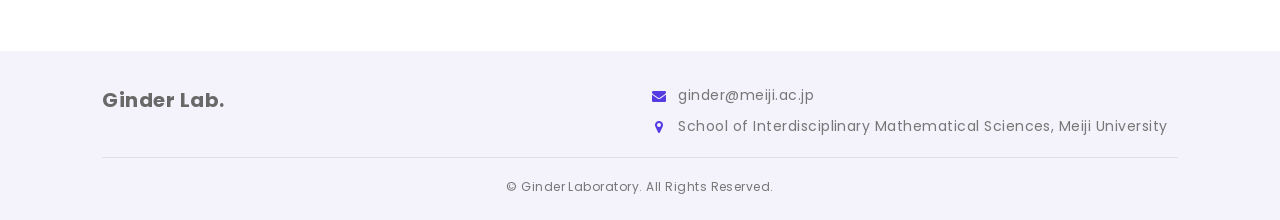
==== commit 2d556916: "添加新闻，并进一步完善research页和theses页面" ====
--- a/en/index.html
+++ b/en/index.html
@@ -3,7 +3,7 @@
 <head>
     <meta charset="UTF-8">
     <meta name="viewport" content="width=device-width, initial-scale=1.0">
-    <title>Laboratory Website Design</title>
+    <title>Ginder Laboratory</title>
     <link rel="stylesheet" href="../css/style.css">
     <link rel="preconnect" href="https://fonts.googleapis.com">
     <link rel="preconnect" href="https://fonts.gstatic.com" crossorigin>
@@ -52,28 +52,50 @@
         <div class="row">
             
             <div class="home-course-col">
-                <h3>Interface Dynamics</h3>
-                <p>Interface dynamics focuses on how boundaries between different states evolve over time. We study processes such as mixing of materials and the spontaneous formation of patterns, exploring the rules that govern their behavior.
-                </p>
-            </div>
-
-            <div class="home-course-col">
-                <h3>Variational Methods</h3>
-                <p>Variational methods offer a framework for finding the natural state of a system via energy minimization. The resulting PDEs then describe interface motion and shape evolution, enabling a unified, quantitative understanding of complex phenomena.
-                </p>
-            </div>
-
-            <div class="home-course-col">
-                <h3>Partial Differential Equations</h3>
-                <p>Partial Differential Equations (PDEs) provide a mathematical framework for describing phenomena that change over time and space. In our lab, we study processes such as diffusion, wave propagation, and interface motion to better understand the underlying mechanisms of these phenomena.
-                </p>
-            </div>
-
-            <div class="home-course-col">
-                <h3>Computational Simulation</h3>
-                <p>Computational simulation is a method for reproducing mathematical models on a computer to visualize and analyze complex phenomena. In our lab, we combine theory and computation to study interface motion and free boundary problems, deepening our understanding of their dynamics.
-                </p>
-            </div>
+                <div class="img-box">
+                    <img src="../images/Interface_dynamics.jpg" alt="Interface Dynamics" />
+                </div>
+                <div class="col-intro">
+                    <h3>Interface Dynamics</h3>
+                    <p>Interface dynamics focuses on how boundaries between different states evolve over time. We study processes such as mixing of materials and the spontaneous formation of patterns, exploring the rules that govern their behavior.
+                </p>
+                </div>
+                
+            </div>
+
+            <div class="home-course-col">
+                <div class="img-box">
+                    <img src="../images/variation.jpg" alt="Interface Dynamics" />
+                </div>
+                <div class="col-intro">
+                    <h3>Variational Methods</h3>
+                    <p>Variational methods offer a framework for finding the natural state of a system via energy minimization. The resulting PDEs then describe interface motion and shape evolution, enabling a unified, quantitative understanding of complex phenomena.
+                </p>
+                </div>
+            </div>
+            
+            <div class="home-course-col">
+                <div class="img-box">
+                    <img src="../images/pde.svg" alt="Interface Dynamics" />
+                </div>
+                <div class="col-intro">
+                    <h3>Partial Differential Equations</h3>
+                    <p>Partial Differential Equations (PDEs) provide a mathematical framework for describing phenomena that change over time and space. In our lab, we study processes such as diffusion, wave propagation, and interface motion to better understand the underlying mechanisms of these phenomena.
+                </p>
+                </div>  
+            </div>
+
+            <div class="home-course-col">
+                <div class="img-box">
+                    <img src="../images/matlab.png" alt="Interface Dynamics" />
+                </div>
+                <div class="col-intro">
+                    <h3>Computational Simulation</h3>
+                    <p>Computational simulation is a method for reproducing mathematical models on a computer to visualize and analyze complex phenomena. In our lab, we combine theory and computation to study interface motion and free boundary problems, deepening our understanding of their dynamics.
+                </p>
+                </div>
+            </div>
+
         </div>
     </section>
 
@@ -143,21 +165,8 @@
     <section class="facilities">
         <h1>News & Event</h1>
         <!-- <p>Nothing</p> -->
-
-        <div class="row">
-            <div class="facilities-col">
-                <img src="../images/classroom.jpg">
-                <h3>Professor Ginder selected...</h3>
-                <p>Short description goes here...</p>
-            </div>
-
-            <div class="facilities-col">
-                <img src="../images/space.jpg">
-                <h3>Professor Ginder selected...</h3>
-                <p>Short description goes here...</p>
-            </div>
-
-        </div>
+         <div class="row" id="home-news"></div>
+         <a href="event.html" class="more-news">see more →</a>
     </section>
 
     
@@ -203,5 +212,33 @@
         }
 
     </script>
+
+
+    <!---------- JavaScript for News ------------>
+    <script>
+    fetch("data/news-en.json")
+    .then(res => res.json())
+    .then(data => {
+
+        const container = document.getElementById("home-news");
+
+        // 只取最新两条
+        const latest = data.slice(0,2);
+
+        latest.forEach(item => {
+        const html = `
+            <div class="facilities-col">
+                <a href="${item.url}">
+                <img src="${item.img}">
+                <h3>${item.title}</h3>
+                <p>${item.desc}</p>
+                </a>
+            </div>
+        `;
+        container.innerHTML += html;
+        });
+
+    });
+    </script>
 </body>
 </html>
--- a/css/style.css
+++ b/css/style.css
@@ -181,6 +181,13 @@
     }
 }
 
+/* ---------------- 全站链接效果重制 ---------------- */
+a {
+    text-decoration: none;  /* 去掉下划线 */
+    color: inherit;         /* 不变蓝/紫 */
+}
+
+
 
 
 /* ---------------- switch language ---------------- */
@@ -261,9 +268,9 @@
 
 /* 260419 追加各个研究内容card的说明图 */
 /* 260419 home和research共用img-box */
-.img-box { 
-    flex: 0 0 200px;   /* ⭐固定尺寸（核心） */
-    /* aspect-ratio: 1 / 1; */
+/* 基础组件 */
+.img-box {
+    aspect-ratio: 1 / 1;
     overflow: hidden;
     border-radius: 8px;
 }
@@ -272,6 +279,12 @@
     width: 100%;
     height: 100%;
     object-fit: cover;
+    display: block;
+}
+
+/* 260517 home：左图右文 */
+.home-course-col .img-box {
+    flex: 0 0 200px;
 }
 
 @media (max-width: 700px){
@@ -467,6 +480,22 @@
     margin-top: 16px;
     margin-bottom: 15px;
     text-align: left;
+}
+
+/* ========================= Home News (facilities) ========================= */
+
+.facilities-col a {
+    display: block;
+    color: inherit;
+}
+
+/* 标题动画（和 news page 一样颜色） */
+.facilities-col h3 {
+    transition: 0.3s;
+}
+
+.facilities-col:hover h3 {
+    color: #8c7b5f;
 }
 
 /* 未修改 */
@@ -598,12 +627,16 @@
     margin-bottom: 5%;
     padding: 20px 12px;
     transition: 0.5s;
+
+    display: flex;              /* ⭐关键 */
+    flex-direction: column;     /* ⭐上下排 */
+    align-items: center;        /* ⭐所有子元素水平居中 */
 }
 
 .course-col h3 {
     text-align: center;
     font-weight: 600;
-    margin: 10px 0;
+    margin: 25px 0 0 0;
 }
 
 .course-col p {
@@ -611,7 +644,6 @@
     font-size: 14px;
     font-weight: 300;
     line-height: 20px;
-    
     text-align: left;
     padding: 10px;
     margin: 10px 10px;
@@ -622,6 +654,10 @@
 }
 
 /* img-box 与home共用 */
+/* 260517 research：上图下文 */
+.course-col .img-box {
+    width: 75%;
+}
 
 @media (max-width: 700px){
     .row {
@@ -656,6 +692,15 @@
   margin-bottom: 40px;
   text-align: center;
   font-weight: 500;
+}
+
+/* 260517 解释无翻译情况 */
+.theses-note {
+  max-width: 800px;      /* 和列表一样宽 */
+  margin: 0 auto 80px;   /* 水平居中 + 与下面拉开距离 */
+  font-size: 15px;
+  color: #777;
+  line-height: 1.6;
 }
 
 /* 卡片容器 */
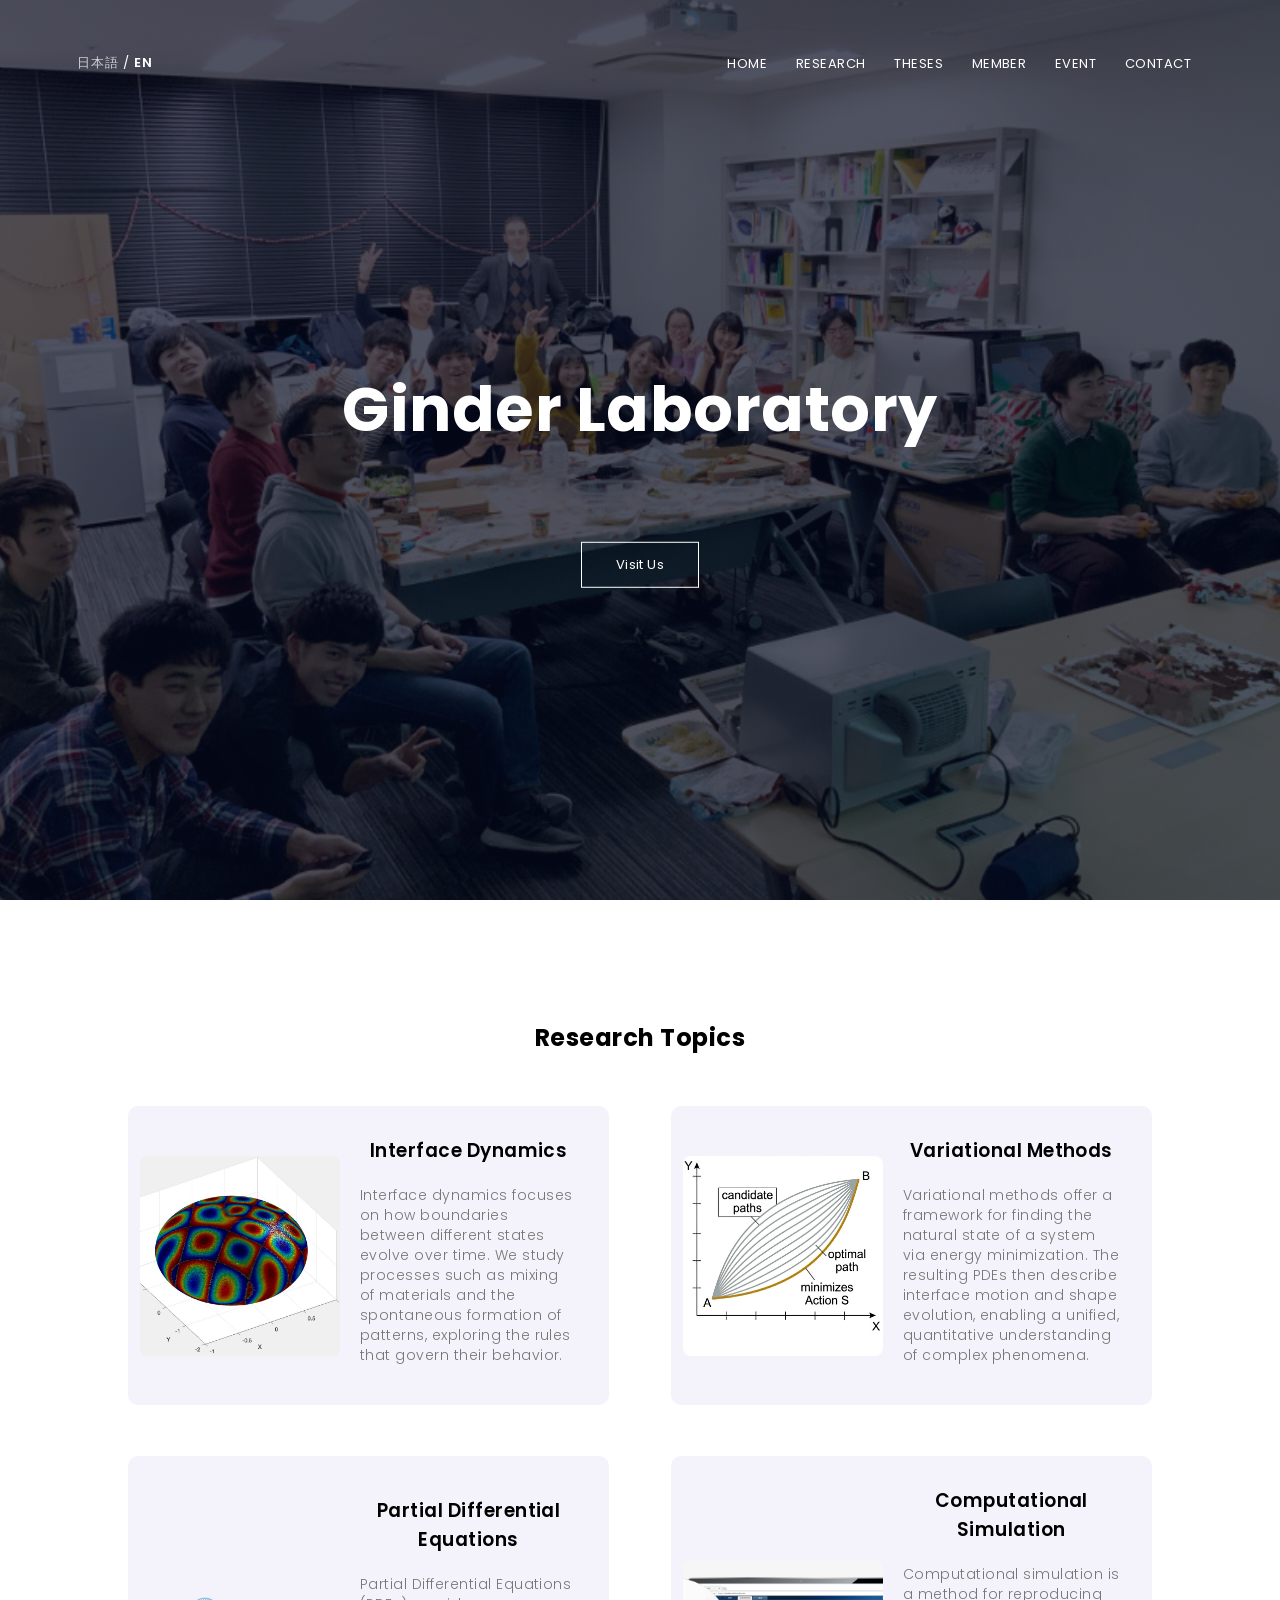
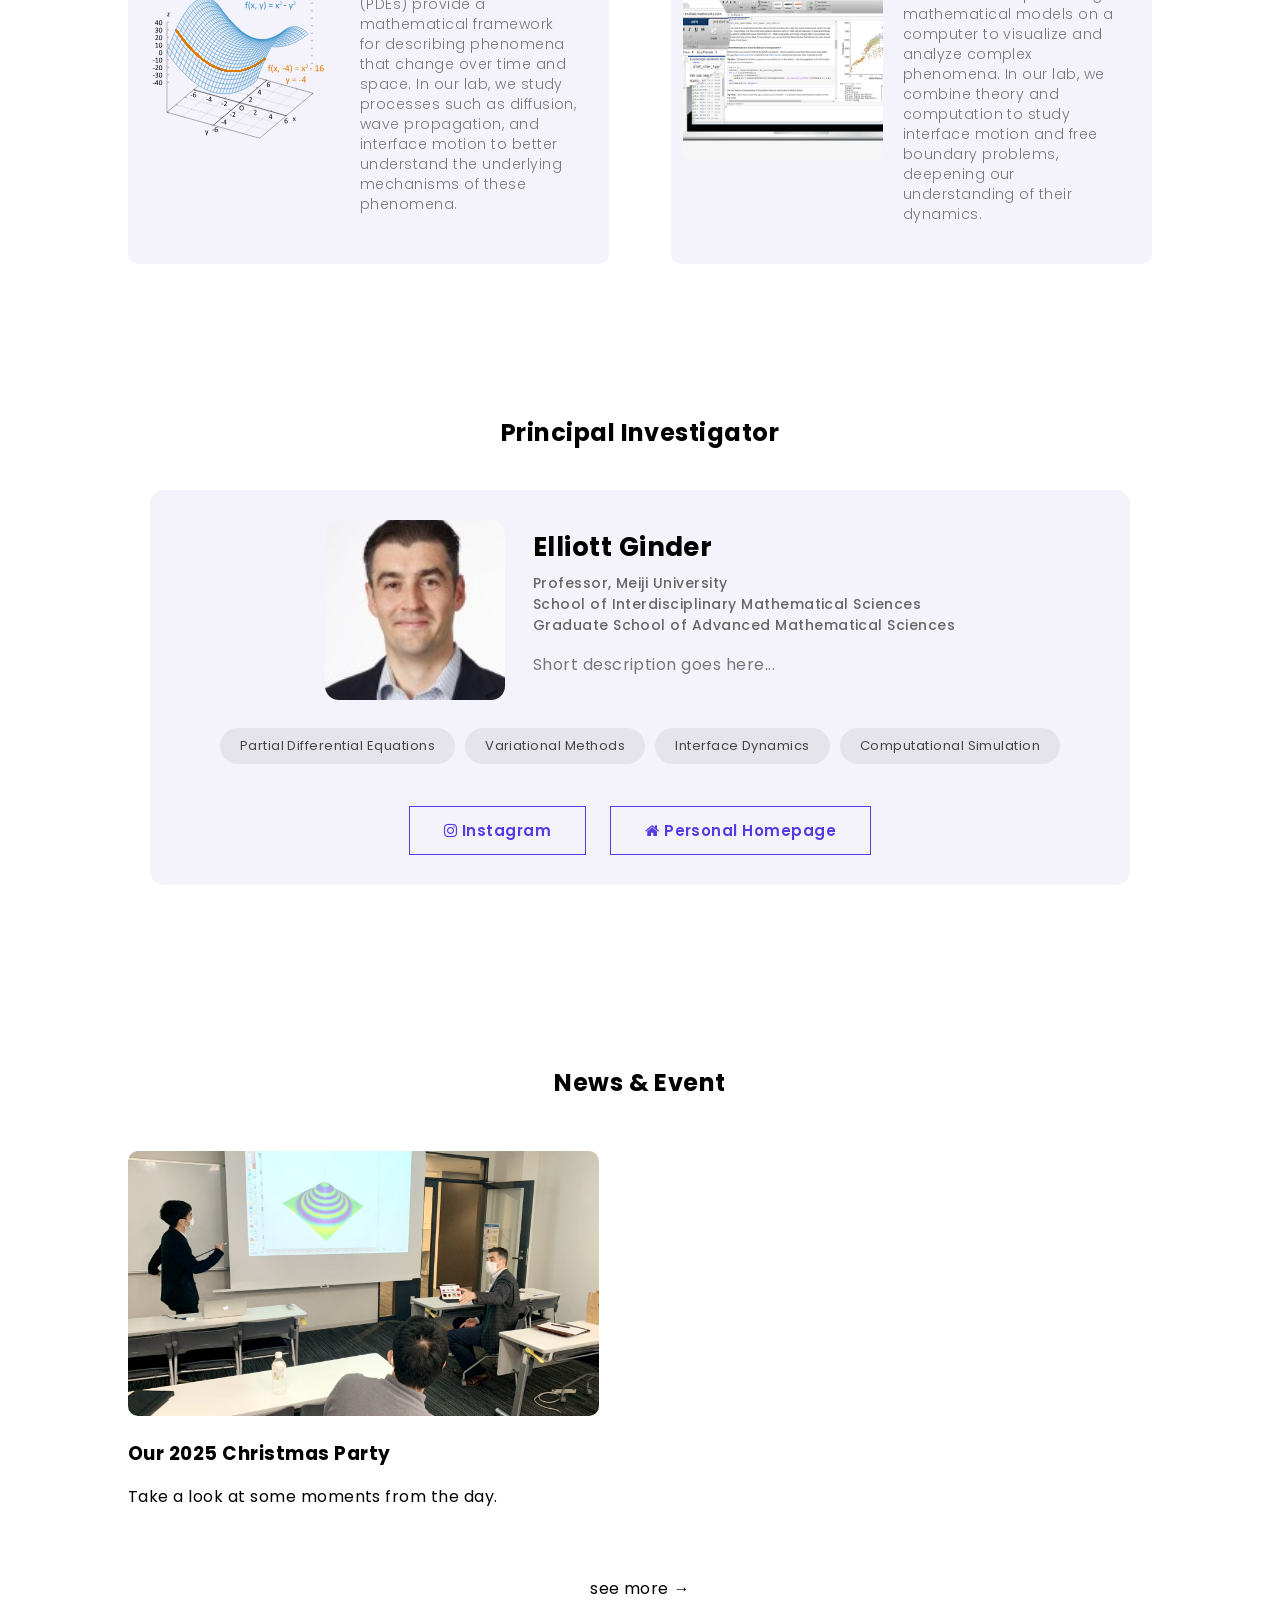
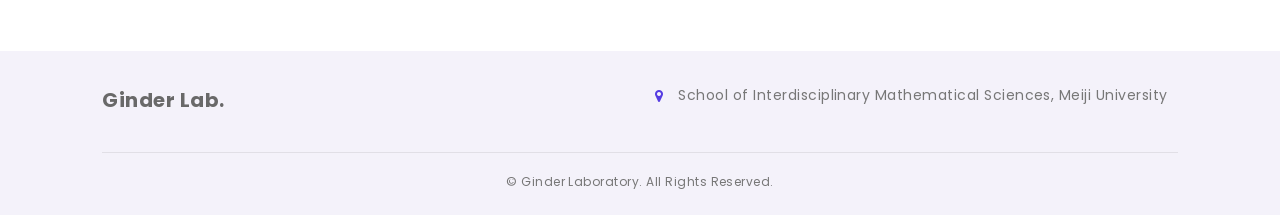
==== commit f944beb6: "删除联络邮箱" ====
--- a/en/index.html
+++ b/en/index.html
@@ -179,10 +179,10 @@
             </div>
 
             <div class="footer-right">
-                <a href="mailto:ginder@meiji.ac.jp" class="info-item">
+                <!-- <a href="mailto:ginder@meiji.ac.jp" class="info-item">
                     <i class="fa fa-envelope"></i>
                     <span>ginder@meiji.ac.jp</span>
-                </a>
+                </a> -->
 
                 <a class="info-item" href="https://www.google.com/maps/place/%E6%98%8E%E6%B2%BB%E5%A4%A7%E5%AD%A6%E4%B8%AD%E9%87%8E%E3%82%AD%E3%83%A3%E3%83%B3%E3%83%91%E3%82%B9/@35.7068287,139.6490532,15z/data=!4m14!1m7!3m6!1s0x6018f28568f3a5e5:0x567bdf699508c4ba!2z5piO5rK75aSn5a2m5Lit6YeO44Kt44Oj44Oz44OR44K5!8m2!3d35.7068291!4d139.6593529!16s%2Fg%2F1hhl844lh!3m5!1s0x6018f28568f3a5e5:0x567bdf699508c4ba!8m2!3d35.7068291!4d139.6593529!16s%2Fg%2F1hhl844lh?entry=ttu&g_ep=EgoyMDI2MDIyNS4wIKXMDSoASAFQAw%3D%3D" target="_blank">
                     <i class="fa fa-map-marker"></i>
